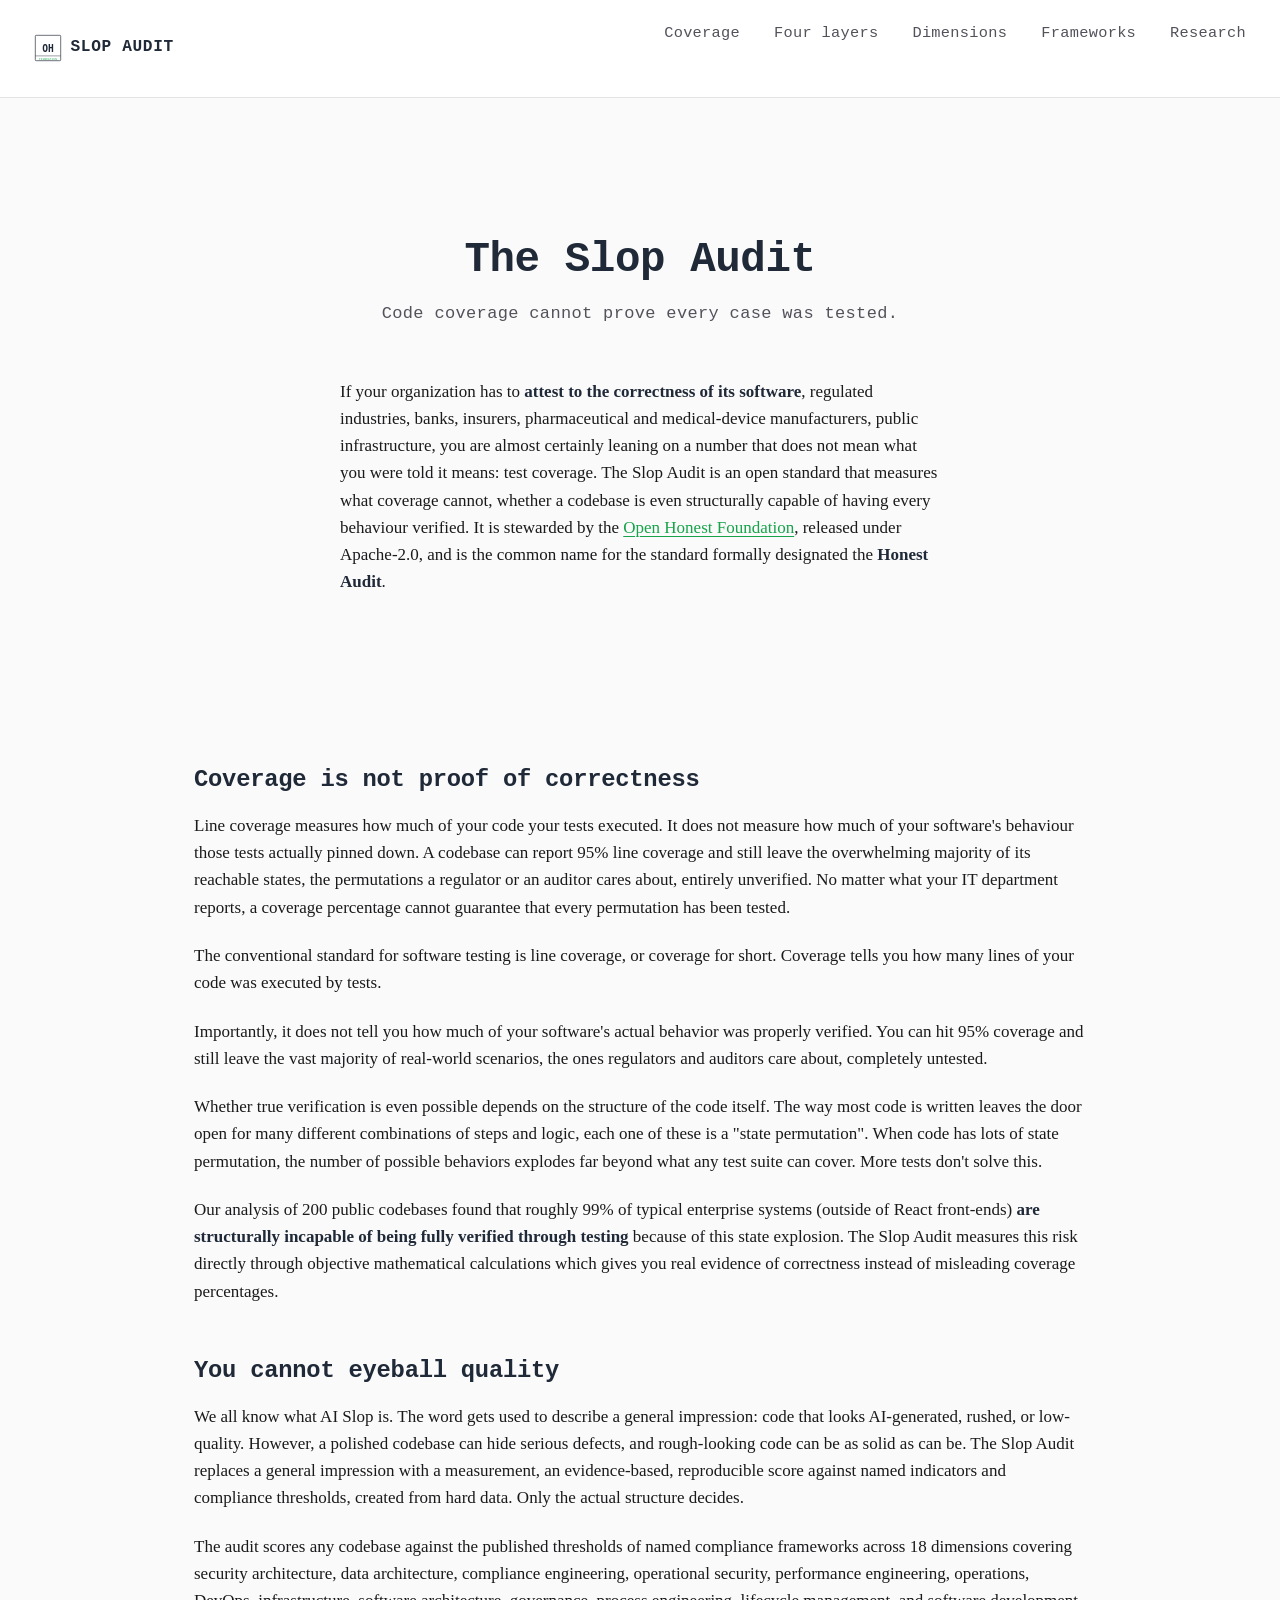
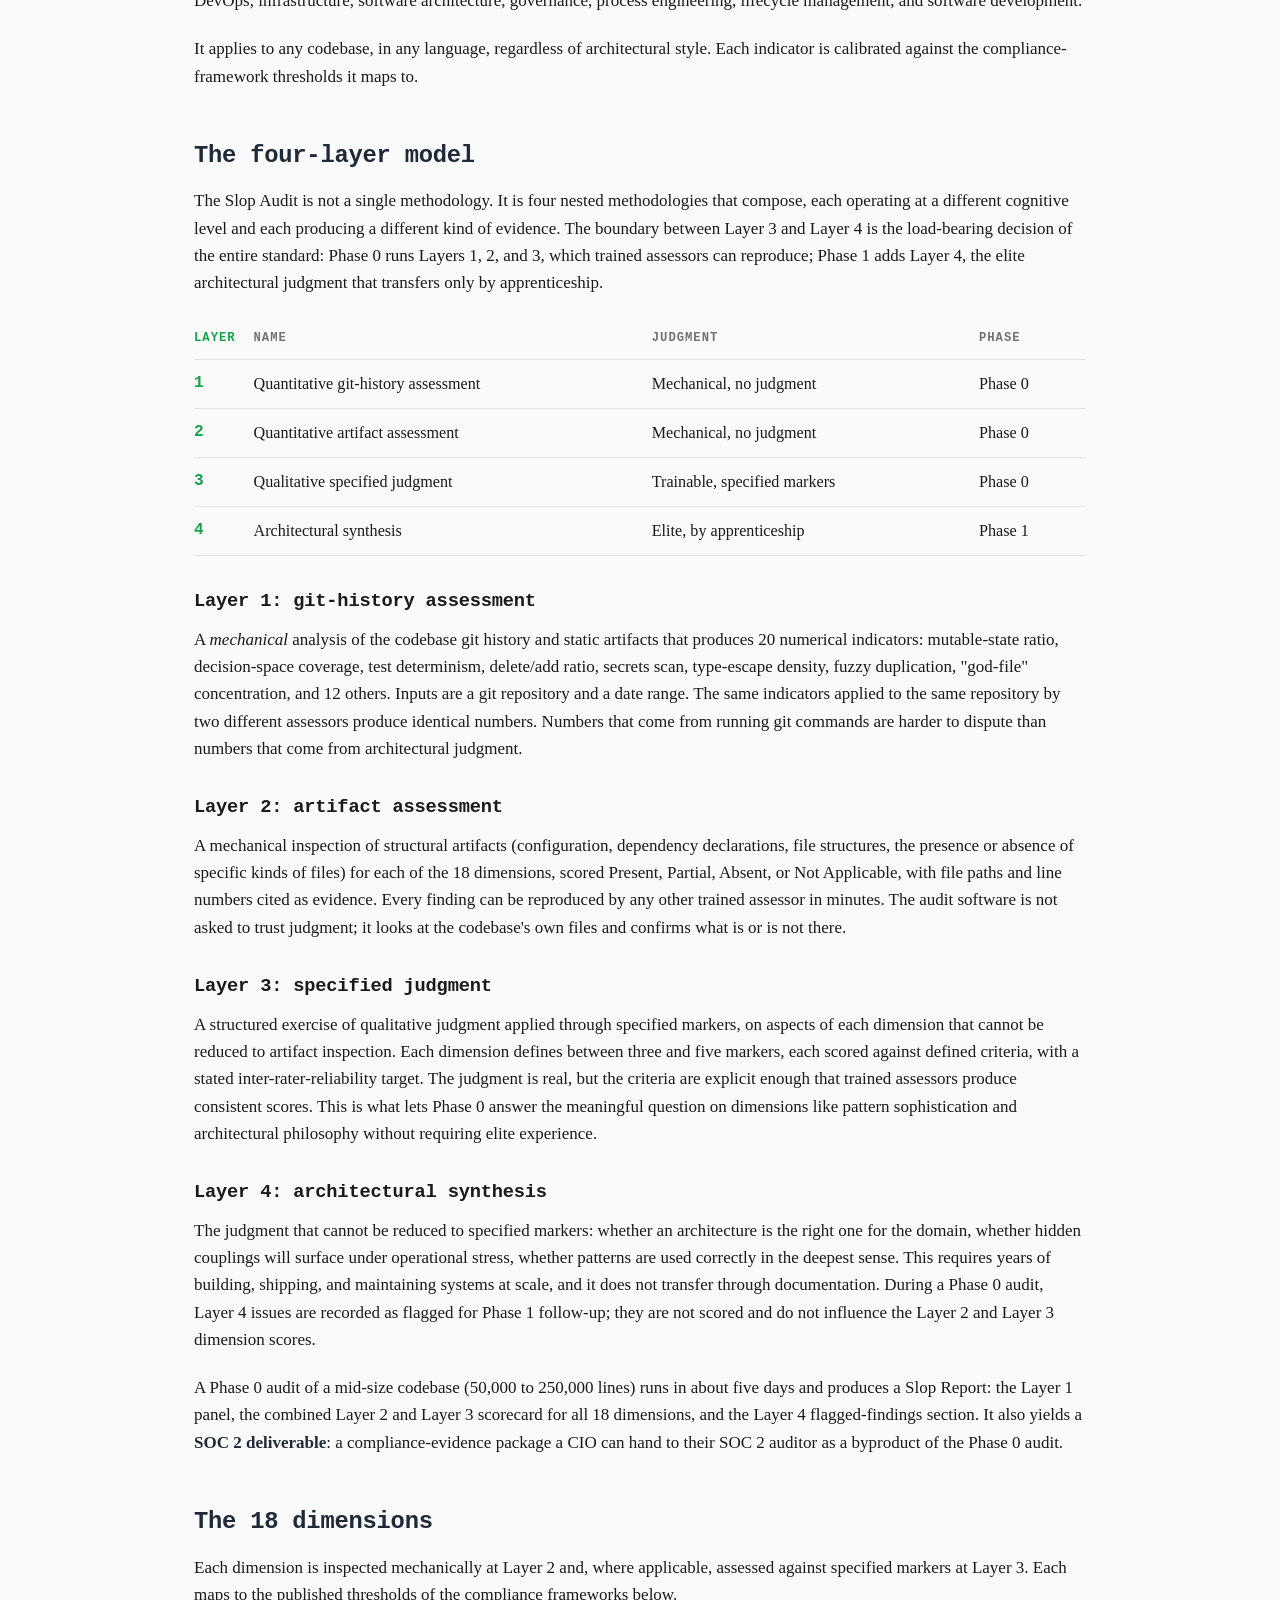
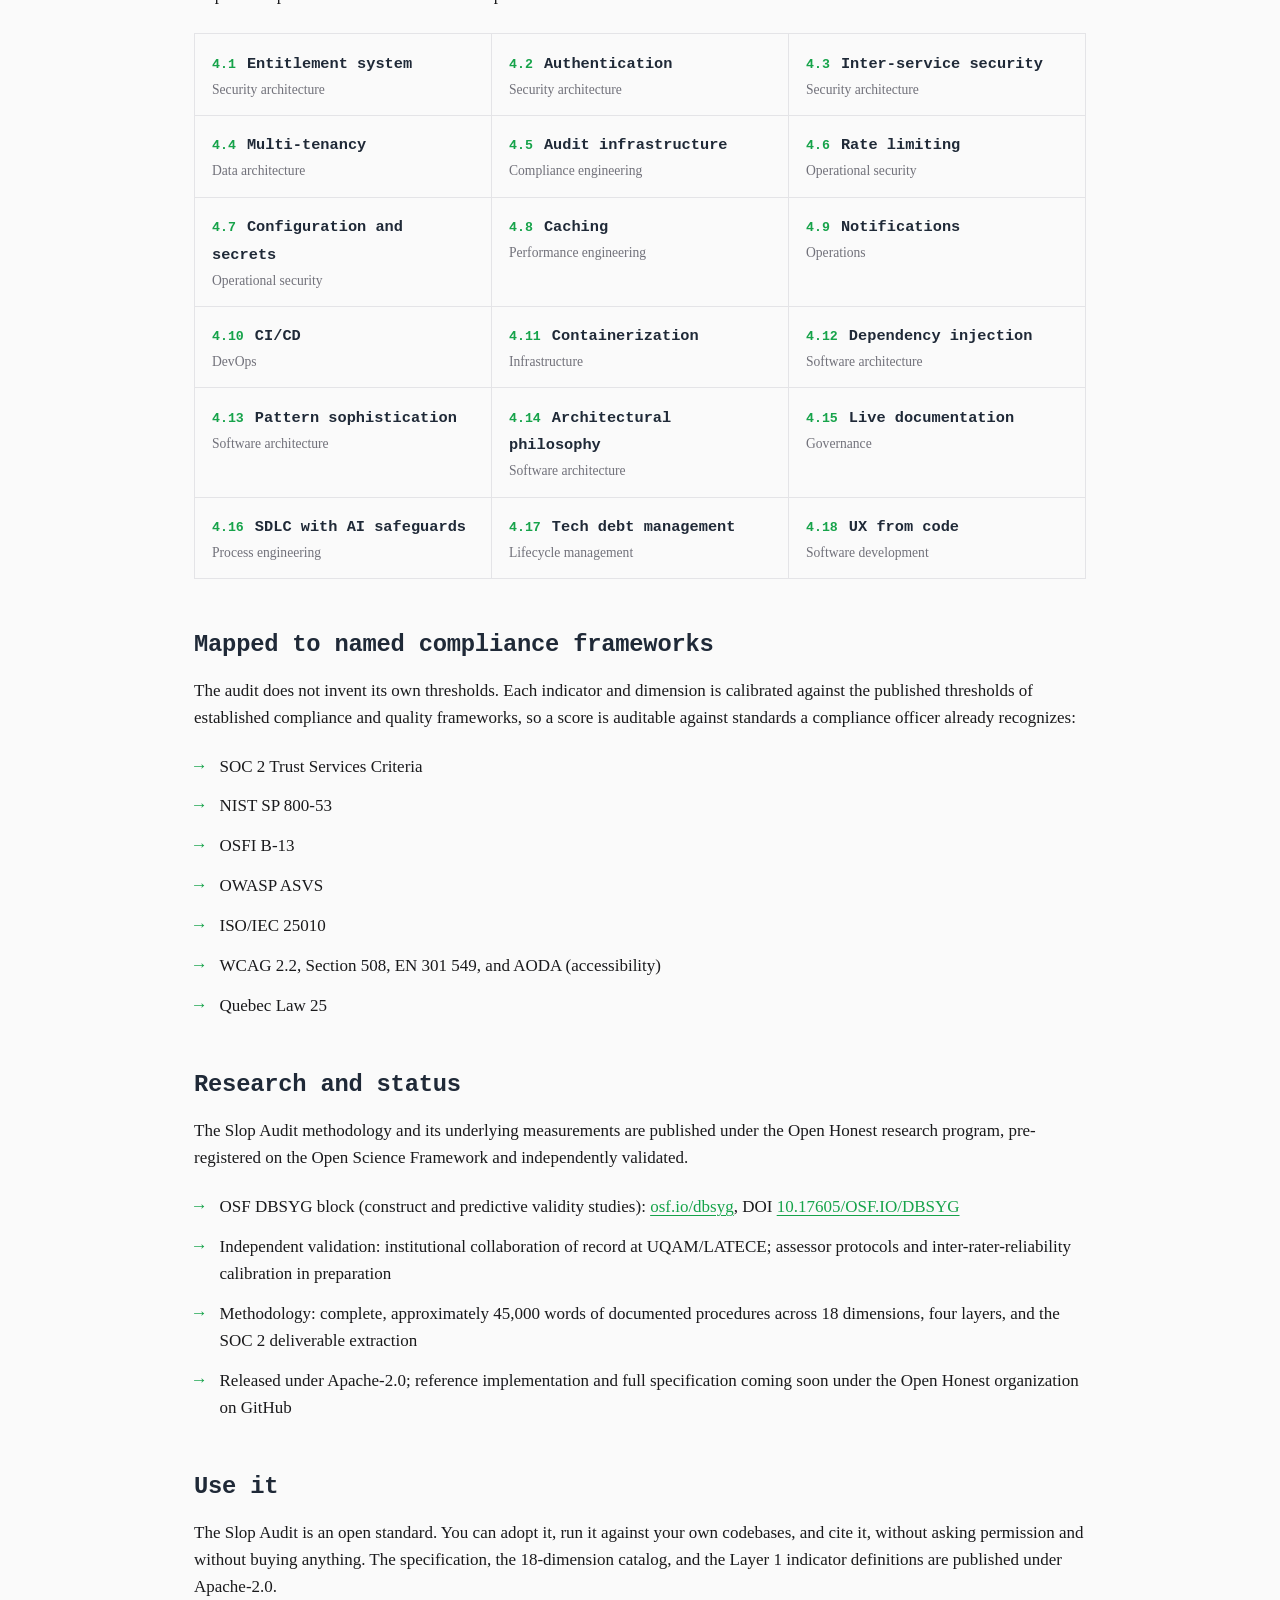
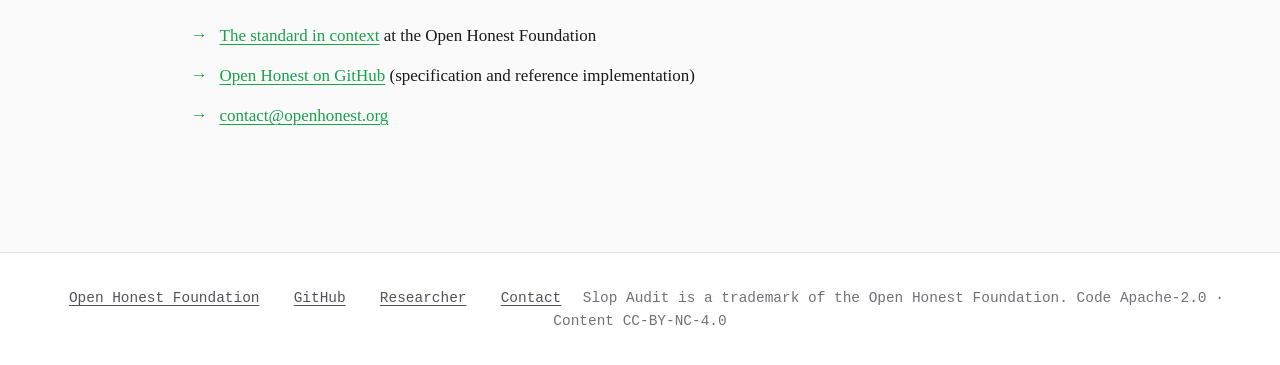
==== public/index.html @ 65caf463 "slopaudit.org: Slop Audit standard site" ====
<!DOCTYPE html>
<html lang="en">
<head>
  <meta charset="UTF-8">
  <meta name="viewport" content="width=device-width, initial-scale=1.0">
  <title>Slop Audit: an open standard for measuring software quality</title>
  <meta name="description" content="Code coverage cannot prove every permutation was tested. The Slop Audit is an open standard that measures whether a codebase is structurally capable of exhaustive behavioural verification, essential for any organization that must attest to software correctness: banks, insurers, pharma, regulated industries. Stewarded by the Open Honest Foundation.">
  <meta name="author" content="Adam Zachary Wasserman">
  <meta name="robots" content="index, follow">
  <link rel="canonical" href="https://slopaudit.org">
  <link rel="stylesheet" href="style.css">
  <link rel="icon" type="image/svg+xml" href="img/seal.svg">

  <meta property="og:type" content="website">
  <meta property="og:title" content="Slop Audit: an open standard for measuring software quality">
  <meta property="og:description" content="Code coverage cannot prove every case was tested. The Slop Audit measures whether a codebase is structurally capable of exhaustive behavioural verification.">
  <meta property="og:url" content="https://slopaudit.org">
  <meta property="og:site_name" content="Slop Audit">
  <meta name="twitter:card" content="summary_large_image">
  <meta name="twitter:title" content="Slop Audit: an open standard for measuring software quality">
  <meta name="twitter:description" content="Code coverage cannot prove every case was tested. The Slop Audit measures whether a codebase can be exhaustively verified at all.">

  <script type="application/ld+json">
  {
    "@context": "https://schema.org",
    "@graph": [
      {
        "@type": "WebSite",
        "@id": "https://slopaudit.org/#website",
        "url": "https://slopaudit.org",
        "name": "Slop Audit",
        "publisher": { "@id": "https://openhonest.org/#org" }
      },
      {
        "@type": "Organization",
        "@id": "https://openhonest.org/#org",
        "name": "Open Honest Foundation",
        "url": "https://openhonest.org"
      },
      {
        "@type": "CreativeWork",
        "name": "Slop Audit",
        "alternateName": "Honest Audit",
        "author": { "@type": "Person", "name": "Adam Zachary Wasserman", "url": "https://adamzacharywasserman.com" },
        "publisher": { "@id": "https://openhonest.org/#org" },
        "license": "https://www.apache.org/licenses/LICENSE-2.0",
        "description": "An open standard for measuring software quality: an evidence-based, reproducible score of any codebase against the published thresholds of named compliance frameworks, across 18 dimensions and four layers.",
        "about": ["Software quality measurement", "AI-assisted software development", "Compliance engineering", "Software architecture"]
      }
    ]
  }
  </script>
</head>
<body>
  <nav>
    <a href="/" class="seal">
      <img src="img/seal.svg" alt="Open Honest Foundation Seal">
      <span>SLOP AUDIT</span>
    </a>
    <ul>
      <li><a href="#coverage">Coverage</a></li>
      <li><a href="#layers">Four layers</a></li>
      <li><a href="#dimensions">Dimensions</a></li>
      <li><a href="#frameworks">Frameworks</a></li>
      <li><a href="#research">Research</a></li>
    </ul>
  </nav>

  <main class="wide">

    <section class="landing-hero">
      <h1>The Slop Audit</h1>
      <p class="tagline">Code coverage cannot prove every case was tested.</p>
      <div class="landing-paragraphs">
        <p>If your organization has to <strong>attest to the correctness of its software</strong>, regulated industries, banks, insurers, pharmaceutical and medical-device manufacturers, public infrastructure, you are almost certainly leaning on a number that does not mean what you were told it means: test coverage. The Slop Audit is an open standard that measures what coverage cannot, whether a codebase is even structurally capable of having every behaviour verified. It is stewarded by the <a href="https://openhonest.org">Open Honest Foundation</a>, released under Apache-2.0, and is the common name for the standard formally designated the <strong>Honest Audit</strong>.</p>
      </div>
    </section>

    <h2 id="coverage">Coverage is not proof of correctness</h2>
    <p>Line coverage measures how much of your code your tests executed. It does not measure how much of your software's behaviour those tests actually pinned down. A codebase can report 95% line coverage and still leave the overwhelming majority of its reachable states, the permutations a regulator or an auditor cares about, entirely unverified. No matter what your IT department reports, a coverage percentage cannot guarantee that every permutation has been tested.</p>
    <p>The conventional standard for software testing is line coverage, or coverage for short. Coverage tells you how many lines of your code was executed by tests.</p>
    <p>Importantly, it does not tell you how much of your software's actual behavior was properly verified. You can hit 95% coverage and still leave the vast majority of real-world scenarios, the ones regulators and auditors care about, completely untested.</p>
    <p>Whether true verification is even possible depends on the structure of the code itself. The way most code is written leaves the door open for many different combinations of steps and logic, each one of these is a "state permutation". When code has lots of state permutation, the number of possible behaviors explodes far beyond what any test suite can cover. More tests don't solve this.</p>
    <p>Our analysis of 200 public codebases found that roughly 99% of typical enterprise systems (outside of React front-ends) <strong>are structurally incapable of being fully verified through testing</strong> because of this state explosion. The Slop Audit measures this risk directly through objective mathematical calculations which gives you real evidence of correctness instead of misleading coverage percentages.</p>

    <h2 id="what">You cannot eyeball quality</h2>
    <p>We all know what AI Slop is. The word gets used to describe a general impression: code that looks AI-generated, rushed, or low-quality. However, a polished codebase can hide serious defects, and rough-looking code can be as solid as can be. The Slop Audit replaces a general impression with a measurement, an evidence-based, reproducible score against named indicators and compliance thresholds, created from hard data. Only the actual structure decides.</p>
    <p>The audit scores any codebase against the published thresholds of named compliance frameworks across 18 dimensions covering security architecture, data architecture, compliance engineering, operational security, performance engineering, operations, DevOps, infrastructure, software architecture, governance, process engineering, lifecycle management, and software development.</p>
    <p>It applies to any codebase, in any language, regardless of architectural style. Each indicator is calibrated against the compliance-framework thresholds it maps to.</p>

    <h2 id="layers">The four-layer model</h2>
    <p>The Slop Audit is not a single methodology. It is four nested methodologies that compose, each operating at a different cognitive level and each producing a different kind of evidence. The boundary between Layer 3 and Layer 4 is the load-bearing decision of the entire standard: Phase 0 runs Layers 1, 2, and 3, which trained assessors can reproduce; Phase 1 adds Layer 4, the elite architectural judgment that transfers only by apprenticeship.</p>

    <table>
      <thead>
        <tr><th>Layer</th><th>Name</th><th>Judgment</th><th>Phase</th></tr>
      </thead>
      <tbody>
        <tr><td>1</td><td>Quantitative git-history assessment</td><td>Mechanical, no judgment</td><td>Phase 0</td></tr>
        <tr><td>2</td><td>Quantitative artifact assessment</td><td>Mechanical, no judgment</td><td>Phase 0</td></tr>
        <tr><td>3</td><td>Qualitative specified judgment</td><td>Trainable, specified markers</td><td>Phase 0</td></tr>
        <tr><td>4</td><td>Architectural synthesis</td><td>Elite, by apprenticeship</td><td>Phase 1</td></tr>
      </tbody>
    </table>

    <h3>Layer 1: git-history assessment</h3>
    <p>A <em>mechanical</em> analysis of the codebase git history and static artifacts that produces 20 numerical indicators: mutable-state ratio, decision-space coverage, test determinism, delete/add ratio, secrets scan, type-escape density, fuzzy duplication, "god-file" concentration, and 12 others. Inputs are a git repository and a date range. The same indicators applied to the same repository by two different assessors produce identical numbers. Numbers that come from running git commands are harder to dispute than numbers that come from architectural judgment.</p>

    <h3>Layer 2: artifact assessment</h3>
    <p>A mechanical inspection of structural artifacts (configuration, dependency declarations, file structures, the presence or absence of specific kinds of files) for each of the 18 dimensions, scored Present, Partial, Absent, or Not Applicable, with file paths and line numbers cited as evidence. Every finding can be reproduced by any other trained assessor in minutes. The audit software is not asked to trust judgment; it looks at the codebase's own files and confirms what is or is not there.</p>

    <h3>Layer 3: specified judgment</h3>
    <p>A structured exercise of qualitative judgment applied through specified markers, on aspects of each dimension that cannot be reduced to artifact inspection. Each dimension defines between three and five markers, each scored against defined criteria, with a stated inter-rater-reliability target. The judgment is real, but the criteria are explicit enough that trained assessors produce consistent scores. This is what lets Phase 0 answer the meaningful question on dimensions like pattern sophistication and architectural philosophy without requiring elite experience.</p>

    <h3>Layer 4: architectural synthesis</h3>
    <p>The judgment that cannot be reduced to specified markers: whether an architecture is the right one for the domain, whether hidden couplings will surface under operational stress, whether patterns are used correctly in the deepest sense. This requires years of building, shipping, and maintaining systems at scale, and it does not transfer through documentation. During a Phase 0 audit, Layer 4 issues are recorded as flagged for Phase 1 follow-up; they are not scored and do not influence the Layer 2 and Layer 3 dimension scores.</p>

    <p>A Phase 0 audit of a mid-size codebase (50,000 to 250,000 lines) runs in about five days and produces a Slop Report: the Layer 1 panel, the combined Layer 2 and Layer 3 scorecard for all 18 dimensions, and the Layer 4 flagged-findings section. It also yields a <strong>SOC 2 deliverable</strong>: a compliance-evidence package a CIO can hand to their SOC 2 auditor as a byproduct of the Phase 0 audit.</p>

    <h2 id="dimensions">The 18 dimensions</h2>
    <p>Each dimension is inspected mechanically at Layer 2 and, where applicable, assessed against specified markers at Layer 3. Each maps to the published thresholds of the compliance frameworks below.</p>

    <div class="dim-grid">
      <div class="dim"><span class="num">4.1</span> <span class="name">Entitlement system</span><span class="cat">Security architecture</span></div>
      <div class="dim"><span class="num">4.2</span> <span class="name">Authentication</span><span class="cat">Security architecture</span></div>
      <div class="dim"><span class="num">4.3</span> <span class="name">Inter-service security</span><span class="cat">Security architecture</span></div>
      <div class="dim"><span class="num">4.4</span> <span class="name">Multi-tenancy</span><span class="cat">Data architecture</span></div>
      <div class="dim"><span class="num">4.5</span> <span class="name">Audit infrastructure</span><span class="cat">Compliance engineering</span></div>
      <div class="dim"><span class="num">4.6</span> <span class="name">Rate limiting</span><span class="cat">Operational security</span></div>
      <div class="dim"><span class="num">4.7</span> <span class="name">Configuration and secrets</span><span class="cat">Operational security</span></div>
      <div class="dim"><span class="num">4.8</span> <span class="name">Caching</span><span class="cat">Performance engineering</span></div>
      <div class="dim"><span class="num">4.9</span> <span class="name">Notifications</span><span class="cat">Operations</span></div>
      <div class="dim"><span class="num">4.10</span> <span class="name">CI/CD</span><span class="cat">DevOps</span></div>
      <div class="dim"><span class="num">4.11</span> <span class="name">Containerization</span><span class="cat">Infrastructure</span></div>
      <div class="dim"><span class="num">4.12</span> <span class="name">Dependency injection</span><span class="cat">Software architecture</span></div>
      <div class="dim"><span class="num">4.13</span> <span class="name">Pattern sophistication</span><span class="cat">Software architecture</span></div>
      <div class="dim"><span class="num">4.14</span> <span class="name">Architectural philosophy</span><span class="cat">Software architecture</span></div>
      <div class="dim"><span class="num">4.15</span> <span class="name">Live documentation</span><span class="cat">Governance</span></div>
      <div class="dim"><span class="num">4.16</span> <span class="name">SDLC with AI safeguards</span><span class="cat">Process engineering</span></div>
      <div class="dim"><span class="num">4.17</span> <span class="name">Tech debt management</span><span class="cat">Lifecycle management</span></div>
      <div class="dim"><span class="num">4.18</span> <span class="name">UX from code</span><span class="cat">Software development</span></div>
    </div>

    <h2 id="frameworks">Mapped to named compliance frameworks</h2>
    <p>The audit does not invent its own thresholds. Each indicator and dimension is calibrated against the published thresholds of established compliance and quality frameworks, so a score is auditable against standards a compliance officer already recognizes:</p>
    <ul class="status-list">
      <li>SOC 2 Trust Services Criteria</li>
      <li>NIST SP 800-53</li>
      <li>OSFI B-13</li>
      <li>OWASP ASVS</li>
      <li>ISO/IEC 25010</li>
      <li>WCAG 2.2, Section 508, EN 301 549, and AODA (accessibility)</li>
      <li>Quebec Law 25</li>
    </ul>

    <h2 id="research">Research and status</h2>
    <p>The Slop Audit methodology and its underlying measurements are published under the Open Honest research program, pre-registered on the Open Science Framework and independently validated.</p>
    <ul class="status-list">
      <li>OSF DBSYG block (construct and predictive validity studies): <a href="https://osf.io/dbsyg/">osf.io/dbsyg</a>, DOI <a href="https://doi.org/10.17605/OSF.IO/DBSYG">10.17605/OSF.IO/DBSYG</a></li>
      <li>Independent validation: institutional collaboration of record at UQAM/LATECE; assessor protocols and inter-rater-reliability calibration in preparation</li>
      <li>Methodology: complete, approximately 45,000 words of documented procedures across 18 dimensions, four layers, and the SOC 2 deliverable extraction</li>
      <li>Released under Apache-2.0; reference implementation and full specification coming soon under the Open Honest organization on GitHub</li>
    </ul>

    <h2>Use it</h2>
    <p>The Slop Audit is an open standard. You can adopt it, run it against your own codebases, and cite it, without asking permission and without buying anything. The specification, the 18-dimension catalog, and the Layer 1 indicator definitions are published under Apache-2.0.</p>
    <ul class="status-list">
      <li><a href="https://openhonest.org/frameworks.html">The standard in context</a> at the Open Honest Foundation</li>
      <li><a href="https://github.com/openhonest">Open Honest on GitHub</a> (specification and reference implementation)</li>
      <li><a href="mailto:contact@openhonest.org">contact@openhonest.org</a></li>
    </ul>

  </main>

  <footer>
    <a href="https://openhonest.org">Open Honest Foundation</a>
    <a href="https://github.com/openhonest">GitHub</a>
    <a href="https://adamzacharywasserman.com">Researcher</a>
    <a href="mailto:contact@openhonest.org">Contact</a>
    <span>Slop Audit is a trademark of the Open Honest Foundation. Code Apache-2.0 · Content CC-BY-NC-4.0</span>
  </footer>
</body>
</html>
---- public/style.css ----
/* openhonest.org — light-theme institutional sibling of the Honest family */

@font-face {
  font-family: 'Literata Fallback';
  src: local('Georgia'), local('Times New Roman');
  size-adjust: 103%;
  ascent-override: 95%;
  descent-override: 25%;
  line-gap-override: 0%;
}

@font-face {
  font-family: 'JetBrains Mono Fallback';
  src: local('Menlo'), local('Courier New');
  size-adjust: 95%;
  ascent-override: 100%;
  descent-override: 25%;
  line-gap-override: 0%;
}

:root {
  /* Background and surface */
  --bg: #fafafa;
  --surface: #ffffff;
  --surface-alt: #f4f4f5;
  --border: #e4e4e7;

  /* Text */
  --text: #1a1a1c;
  --text-dim: #52525b;
  --text-muted: #71717a;

  /* Institutional accents */
  --institutional: #1f2937;
  --accent: #16a34a;
  --accent-dim: rgba(22, 163, 74, 0.12);

  /* Code blocks (inverted island within light theme) */
  --code-bg: #1a1a1c;
  --code-text: #e4e4e7;

  /* Typography */
  --serif: 'Literata', 'Literata Fallback', Georgia, serif;
  --mono: 'JetBrains Mono', 'JetBrains Mono Fallback', Menlo, monospace;

  /* Layout */
  --content-max: 720px;
  --wide-max: 960px;
}

* {
  box-sizing: border-box;
  margin: 0;
  padding: 0;
}

html {
  font-size: 17px;
  scroll-behavior: smooth;
}

body {
  background: var(--bg);
  color: var(--text);
  font-family: var(--serif);
  line-height: 1.6;
  min-height: 100vh;
  display: flex;
  flex-direction: column;
}

/* Navigation */
nav {
  background: var(--surface);
  border-bottom: 1px solid var(--border);
  padding: 1.25rem 2rem;
  display: flex;
  align-items: center;
  justify-content: space-between;
  position: sticky;
  top: 0;
  z-index: 10;
  backdrop-filter: blur(8px);
}

.seal {
  display: inline-flex;
  align-items: center;
  gap: 0.5rem;
  font-family: var(--mono);
  font-weight: 700;
  font-size: 0.95rem;
  letter-spacing: 0.04em;
  color: var(--institutional);
  text-decoration: none;
}

.seal img {
  height: 28px;
  width: 28px;
}

nav ul {
  list-style: none;
  display: flex;
  gap: 2rem;
  font-family: var(--mono);
  font-size: 0.9rem;
}

nav a {
  color: var(--text-dim);
  text-decoration: none;
  transition: color 0.15s;
  letter-spacing: 0.02em;
}

nav a:hover, nav a.active {
  color: var(--accent);
}

/* Main content */
main {
  flex: 1;
  padding: 4rem 2rem 6rem;
  max-width: var(--content-max);
  margin: 0 auto;
  width: 100%;
}

main.wide {
  max-width: var(--wide-max);
}

/* Headings */
h1, h2, h3, h4, h5, h6 {
  font-family: var(--mono);
  font-weight: 700;
  letter-spacing: -0.01em;
  color: var(--institutional);
  line-height: 1.25;
}

h1 {
  font-size: 2rem;
  margin-bottom: 1.5rem;
}

h2 {
  font-size: 1.4rem;
  margin-top: 3rem;
  margin-bottom: 1rem;
}

h3 {
  font-size: 1.1rem;
  margin-top: 2rem;
  margin-bottom: 0.75rem;
  color: var(--text);
}

/* Body text */
p {
  margin-bottom: 1.25rem;
}

ul, ol {
  margin-bottom: 1.25rem;
  padding-left: 1.5rem;
}

li {
  margin-bottom: 0.5rem;
}

a {
  color: var(--accent);
  text-decoration: underline;
  text-decoration-thickness: 1px;
  text-underline-offset: 3px;
  transition: opacity 0.15s;
}

a:hover {
  opacity: 0.7;
}

strong {
  font-weight: 700;
  color: var(--institutional);
}

em {
  font-style: italic;
}

code {
  font-family: var(--mono);
  font-size: 0.9em;
  background: var(--surface-alt);
  padding: 0.1em 0.35em;
  border-radius: 3px;
}

pre {
  background: var(--code-bg);
  color: var(--code-text);
  padding: 1.25rem;
  border-radius: 6px;
  overflow-x: auto;
  margin-bottom: 1.5rem;
  font-size: 0.85em;
  line-height: 1.5;
}

pre code {
  background: none;
  padding: 0;
  color: inherit;
}

blockquote {
  border-left: 3px solid var(--accent);
  padding-left: 1.25rem;
  margin: 1.5rem 0;
  color: var(--text-dim);
  font-style: italic;
}

hr {
  border: none;
  border-top: 1px solid var(--border);
  margin: 3rem 0;
}

/* Landing page specific */
.landing-hero {
  text-align: center;
  padding: 4rem 0 3rem;
}

.landing-hero .seal-large {
  display: inline-block;
  margin-bottom: 2rem;
}

.landing-hero .seal-large img {
  height: 72px;
  width: 72px;
}

.landing-hero h1 {
  font-size: 2.5rem;
  margin-bottom: 0.75rem;
}

.landing-hero .tagline {
  font-family: var(--mono);
  color: var(--text-dim);
  font-size: 1rem;
  letter-spacing: 0.02em;
  margin-bottom: 3rem;
}

.landing-paragraphs {
  max-width: 600px;
  margin: 0 auto 4rem;
  text-align: left;
}

.path-grid {
  display: grid;
  grid-template-columns: repeat(3, 1fr);
  gap: 1.5rem;
  margin-top: 3rem;
}

.path-card {
  border: 1px solid var(--border);
  background: var(--surface);
  padding: 1.5rem;
  text-decoration: none;
  color: var(--text);
  transition: border-color 0.15s, transform 0.15s;
}

.path-card:hover {
  border-color: var(--accent);
  transform: translateY(-2px);
  opacity: 1;
}

.path-card .arrow {
  font-family: var(--mono);
  color: var(--accent);
  font-size: 1.2rem;
  margin-bottom: 0.5rem;
}

.path-card h3 {
  font-family: var(--mono);
  font-size: 1rem;
  margin: 0 0 0.5rem;
  color: var(--institutional);
}

.path-card p {
  font-size: 0.9rem;
  color: var(--text-dim);
  margin: 0;
  line-height: 1.5;
}

/* Document index (governance) */
.doc-index {
  list-style: none;
  padding: 0;
}

.doc-index li {
  border-bottom: 1px solid var(--border);
  padding: 1.5rem 0;
  margin-bottom: 0;
}

.doc-index li:last-child {
  border-bottom: none;
}

.doc-index .doc-title {
  font-family: var(--mono);
  font-size: 1.05rem;
  font-weight: 700;
  color: var(--institutional);
  text-decoration: none;
  display: block;
  margin-bottom: 0.5rem;
}

.doc-index .doc-title:hover {
  color: var(--accent);
  opacity: 1;
}

.doc-index .doc-desc {
  font-size: 0.95rem;
  color: var(--text-dim);
  line-height: 1.5;
  margin: 0;
}

/* Status page */
.status-meta {
  font-family: var(--mono);
  font-size: 0.85rem;
  color: var(--text-muted);
  margin-bottom: 3rem;
  padding: 0.75rem 1rem;
  background: var(--surface-alt);
  border-left: 3px solid var(--accent);
}

.status-section {
  margin-bottom: 3rem;
}

.status-list {
  list-style: none;
  padding: 0;
}

.status-list li {
  padding-left: 1.5rem;
  position: relative;
  margin-bottom: 0.75rem;
}

.status-list li::before {
  content: '→';
  font-family: var(--mono);
  color: var(--accent);
  position: absolute;
  left: 0;
  font-weight: 700;
}

/* Footer */
footer {
  border-top: 1px solid var(--border);
  padding: 2rem;
  background: var(--surface);
  font-family: var(--mono);
  font-size: 0.85rem;
  color: var(--text-muted);
  text-align: center;
}

footer a {
  color: var(--text-dim);
  margin: 0 0.75rem;
}

/* Governance document pages (formal styling) */
.gov-doc {
  font-family: var(--serif);
}

.gov-doc h2 {
  margin-top: 2.5rem;
  border-bottom: 1px solid var(--border);
  padding-bottom: 0.5rem;
}

.gov-doc h3 {
  font-family: var(--serif);
  font-weight: 700;
  color: var(--institutional);
  margin-top: 1.75rem;
}

/* Responsive */
@media (max-width: 720px) {
  html { font-size: 16px; }
  nav { padding: 1rem; }
  nav ul { gap: 1rem; font-size: 0.8rem; }
  main { padding: 2rem 1.25rem 4rem; }
  .path-grid { grid-template-columns: 1fr; }
  .landing-hero h1 { font-size: 2rem; }
}

/* ===== Slop Audit standard page additions ===== */

table {
  width: 100%;
  border-collapse: collapse;
  margin-bottom: 1.75rem;
  font-size: 0.95rem;
}

th, td {
  text-align: left;
  padding: 0.65rem 0.9rem 0.65rem 0;
  border-bottom: 1px solid var(--border);
  vertical-align: top;
}

th {
  font-family: var(--mono);
  font-size: 0.72rem;
  text-transform: uppercase;
  letter-spacing: 0.08em;
  color: var(--text-muted);
  font-weight: 700;
}

td:first-child, th:first-child {
  font-family: var(--mono);
  font-weight: 700;
  color: var(--accent);
  white-space: nowrap;
  width: 3.5rem;
}

.dim-grid {
  display: grid;
  grid-template-columns: repeat(3, 1fr);
  border-top: 1px solid var(--border);
  border-left: 1px solid var(--border);
  margin: 1.5rem 0 1.75rem;
}

.dim {
  padding: 0.85rem 1rem;
  border-bottom: 1px solid var(--border);
  border-right: 1px solid var(--border);
}

.dim .num {
  font-family: var(--mono);
  font-weight: 700;
  color: var(--accent);
  font-size: 0.78rem;
  margin-right: 0.4rem;
}

.dim .name {
  font-family: var(--mono);
  font-weight: 700;
  color: var(--institutional);
  font-size: 0.9rem;
}

.dim .cat {
  display: block;
  font-size: 0.8rem;
  color: var(--text-muted);
  margin-top: 0.15rem;
}

@media (max-width: 720px) {
  .dim-grid { grid-template-columns: 1fr; }
  td:first-child, th:first-child { width: auto; }
}
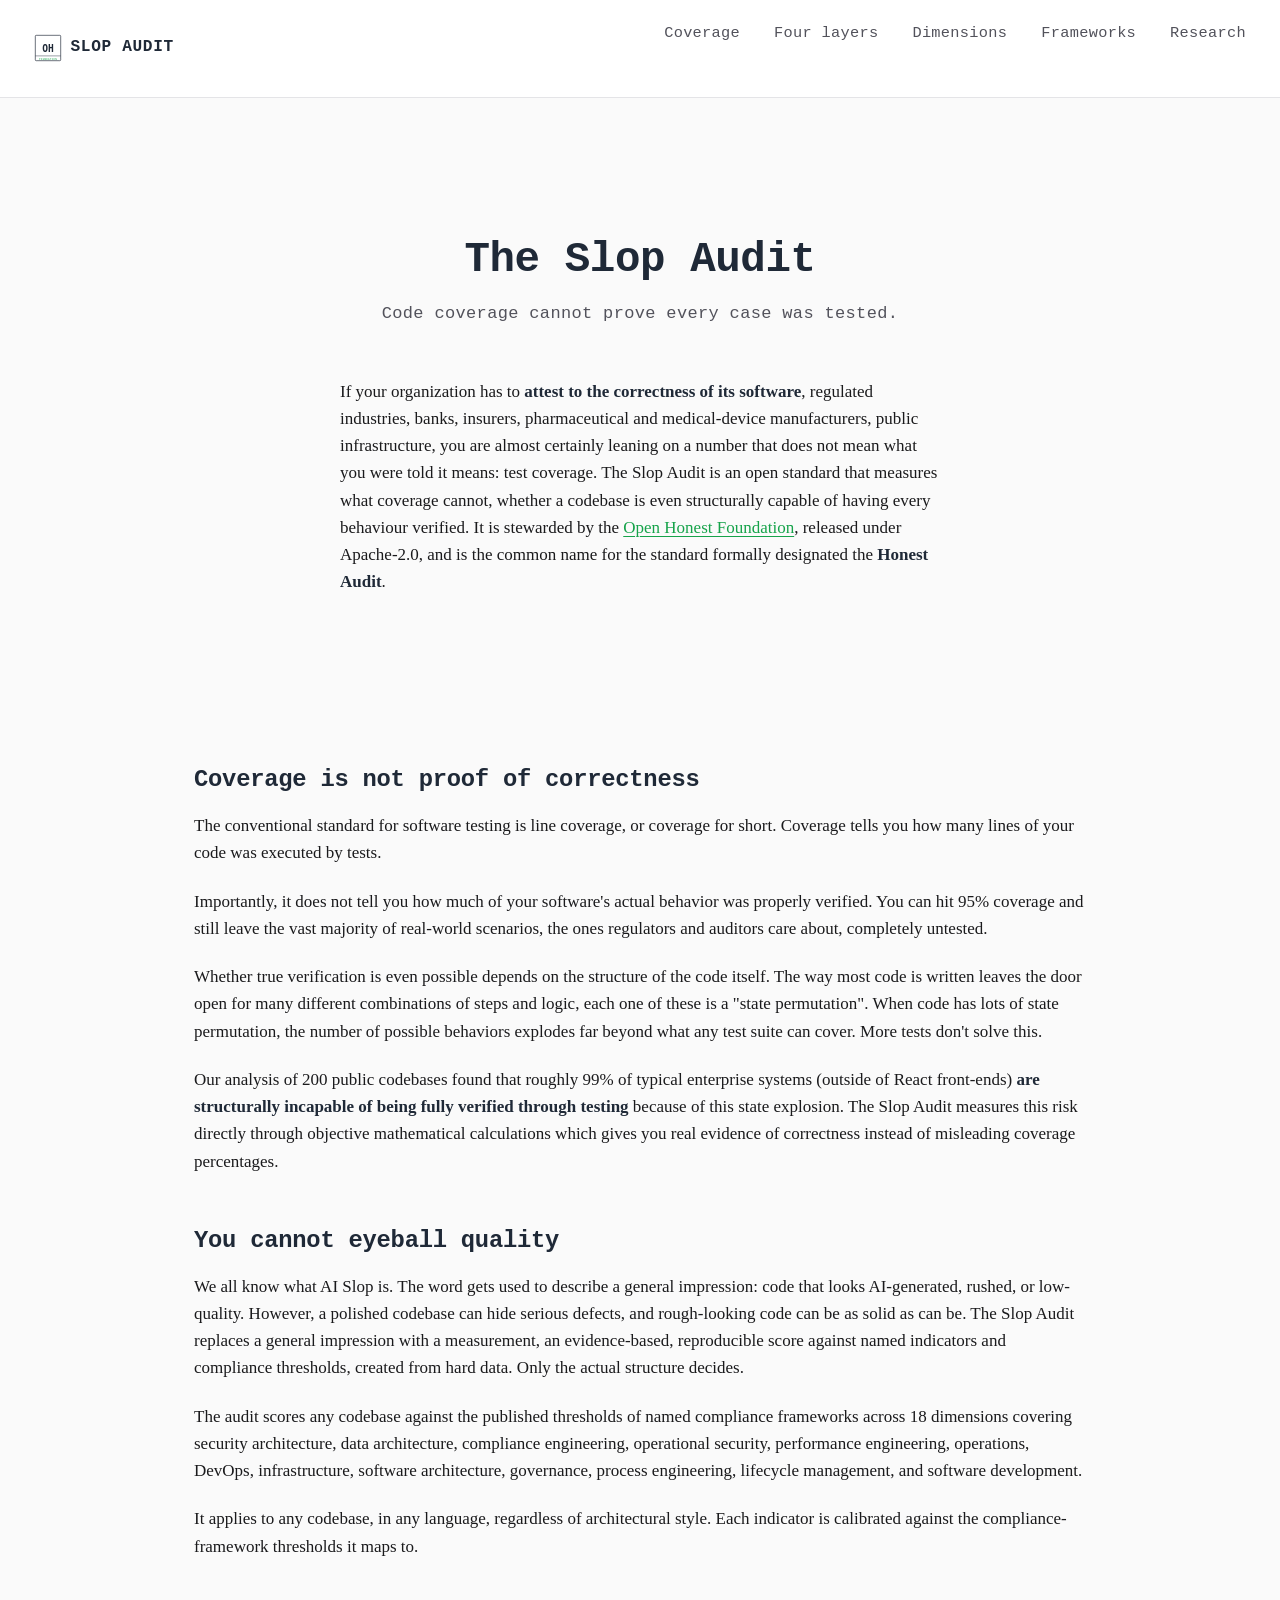
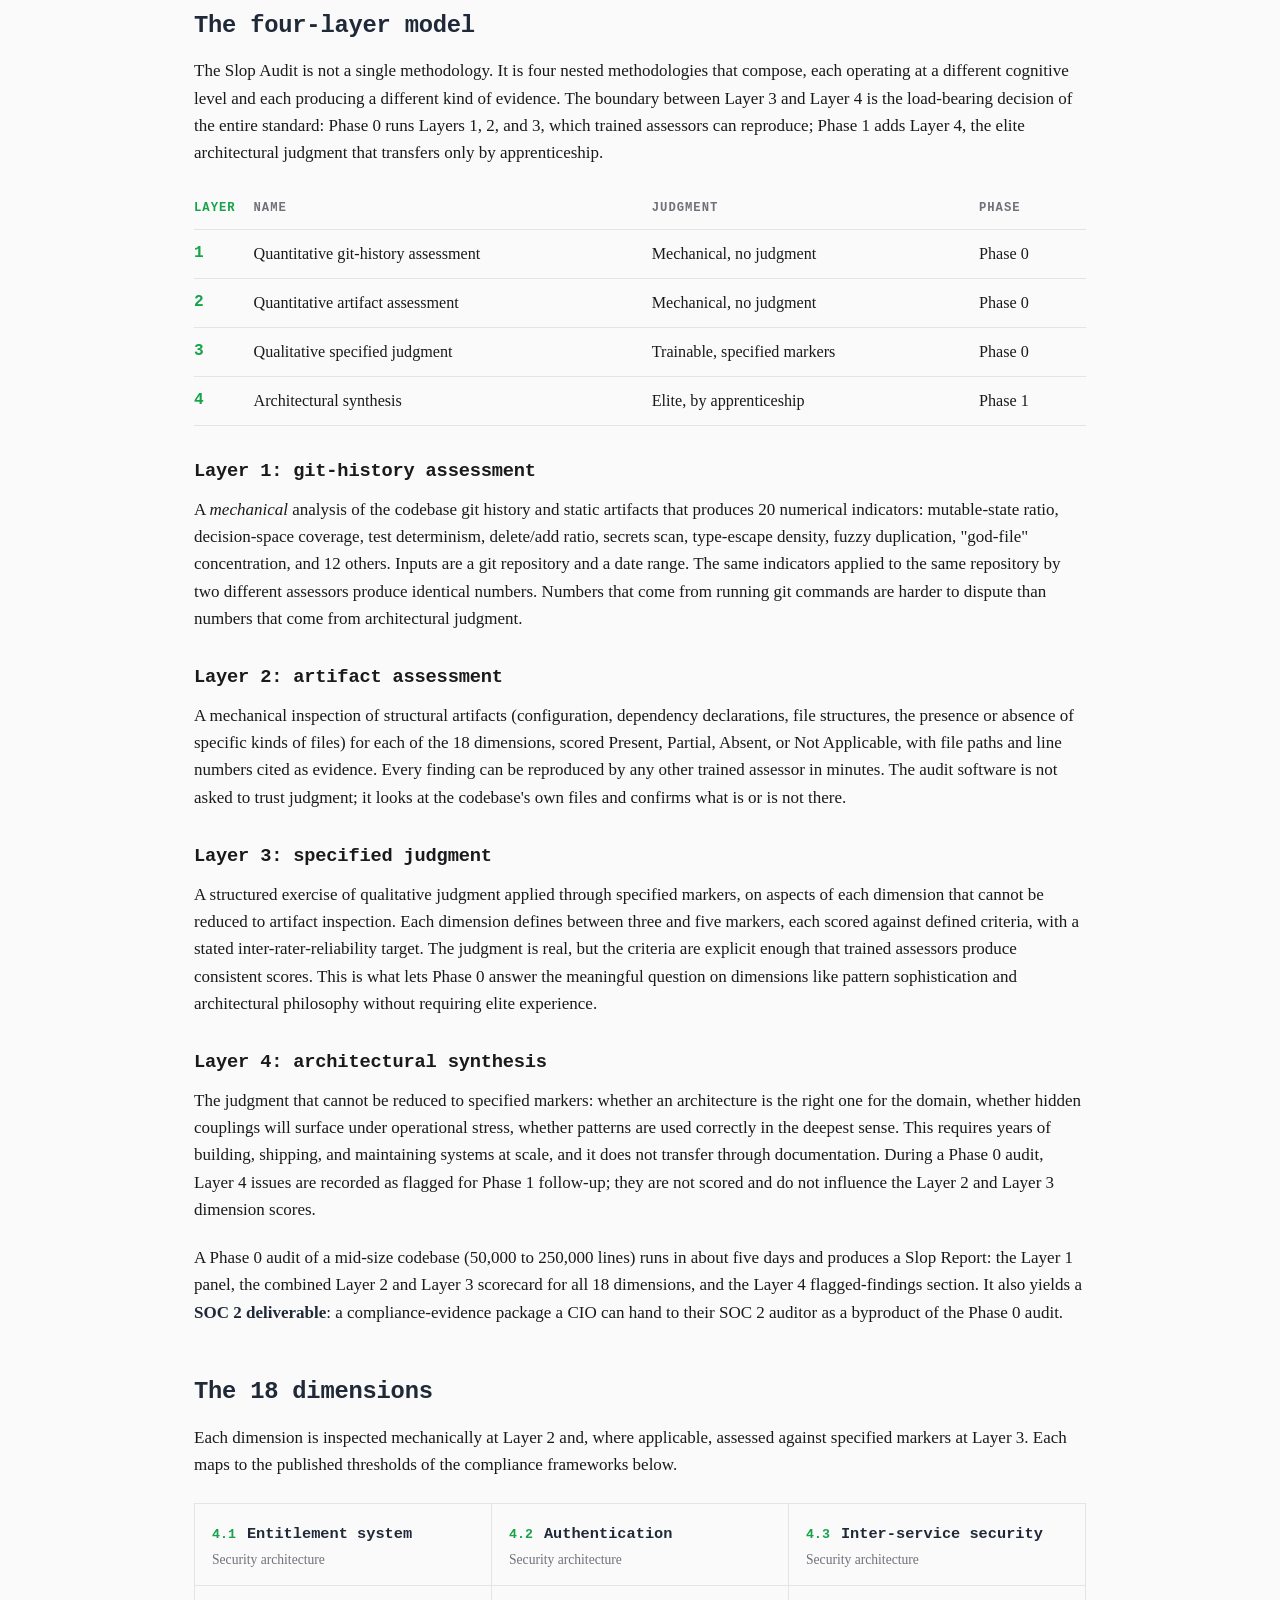
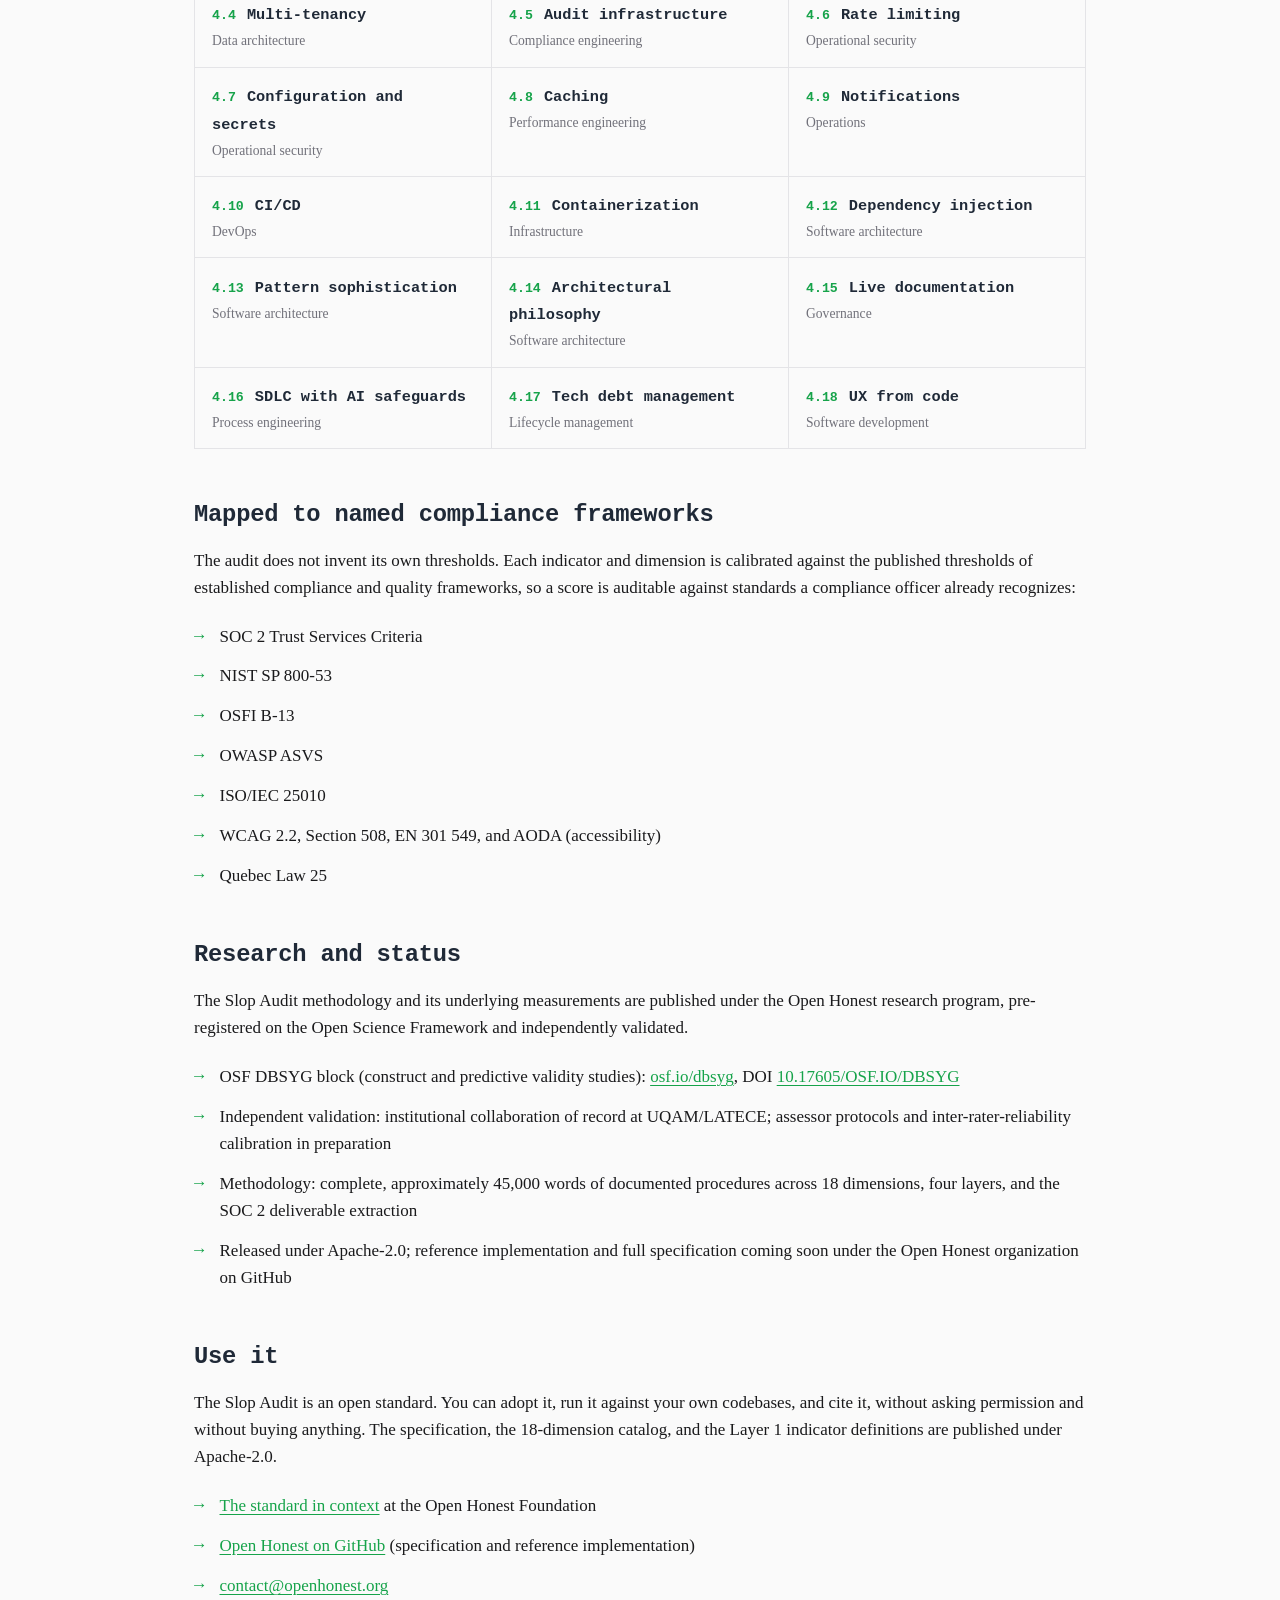
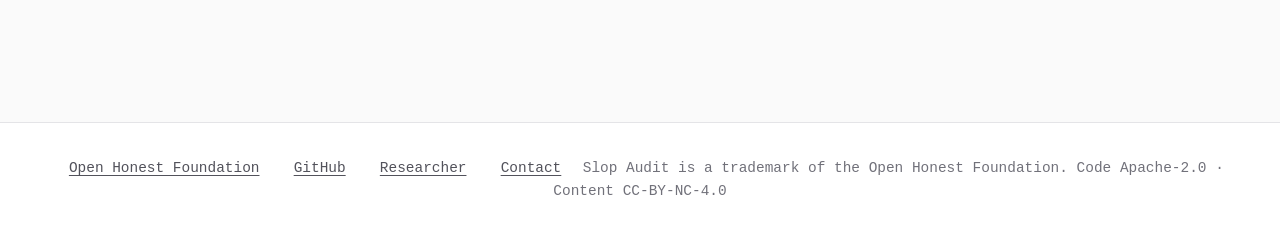
==== commit 0fe6d488: "Remove duplicated opening paragraph in Coverage section" ====
--- a/public/index.html
+++ b/public/index.html
@@ -77,7 +77,6 @@
     </section>
 
     <h2 id="coverage">Coverage is not proof of correctness</h2>
-    <p>Line coverage measures how much of your code your tests executed. It does not measure how much of your software's behaviour those tests actually pinned down. A codebase can report 95% line coverage and still leave the overwhelming majority of its reachable states, the permutations a regulator or an auditor cares about, entirely unverified. No matter what your IT department reports, a coverage percentage cannot guarantee that every permutation has been tested.</p>
     <p>The conventional standard for software testing is line coverage, or coverage for short. Coverage tells you how many lines of your code was executed by tests.</p>
     <p>Importantly, it does not tell you how much of your software's actual behavior was properly verified. You can hit 95% coverage and still leave the vast majority of real-world scenarios, the ones regulators and auditors care about, completely untested.</p>
     <p>Whether true verification is even possible depends on the structure of the code itself. The way most code is written leaves the door open for many different combinations of steps and logic, each one of these is a "state permutation". When code has lots of state permutation, the number of possible behaviors explodes far beyond what any test suite can cover. More tests don't solve this.</p>
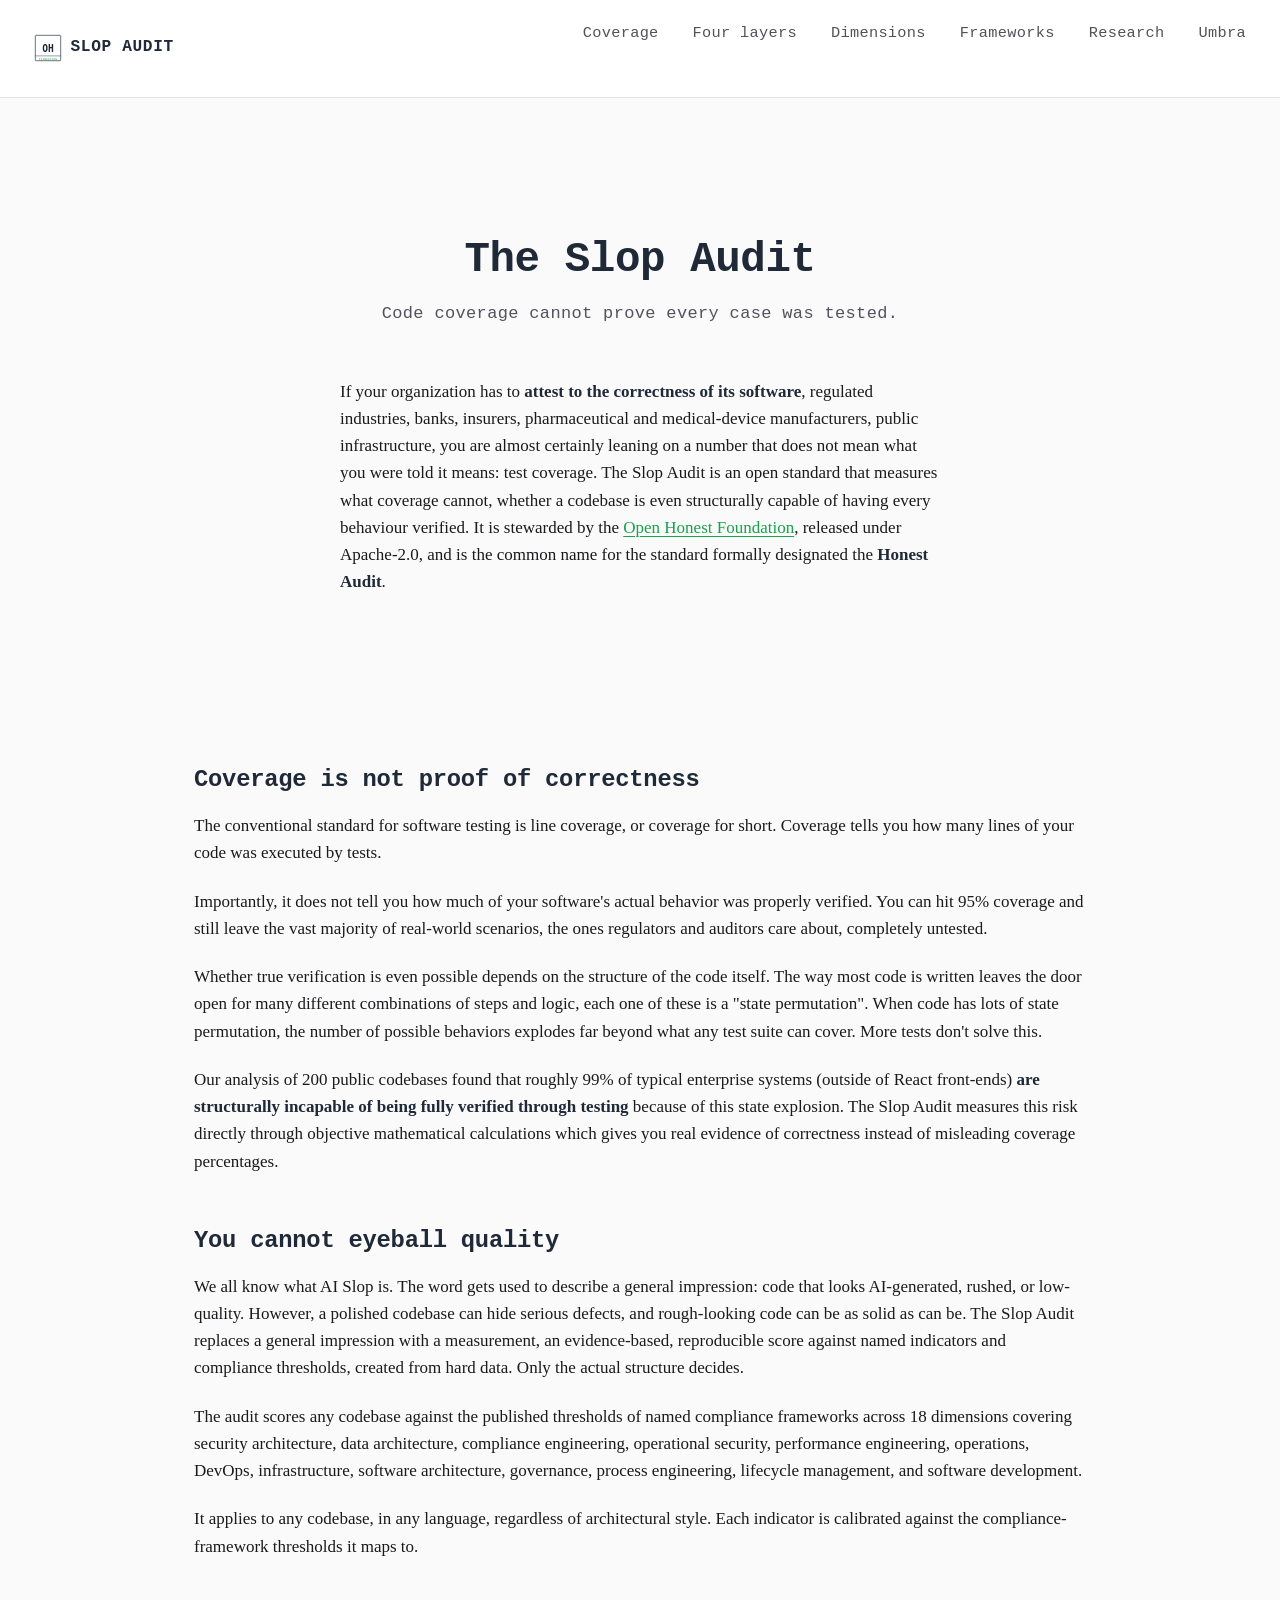
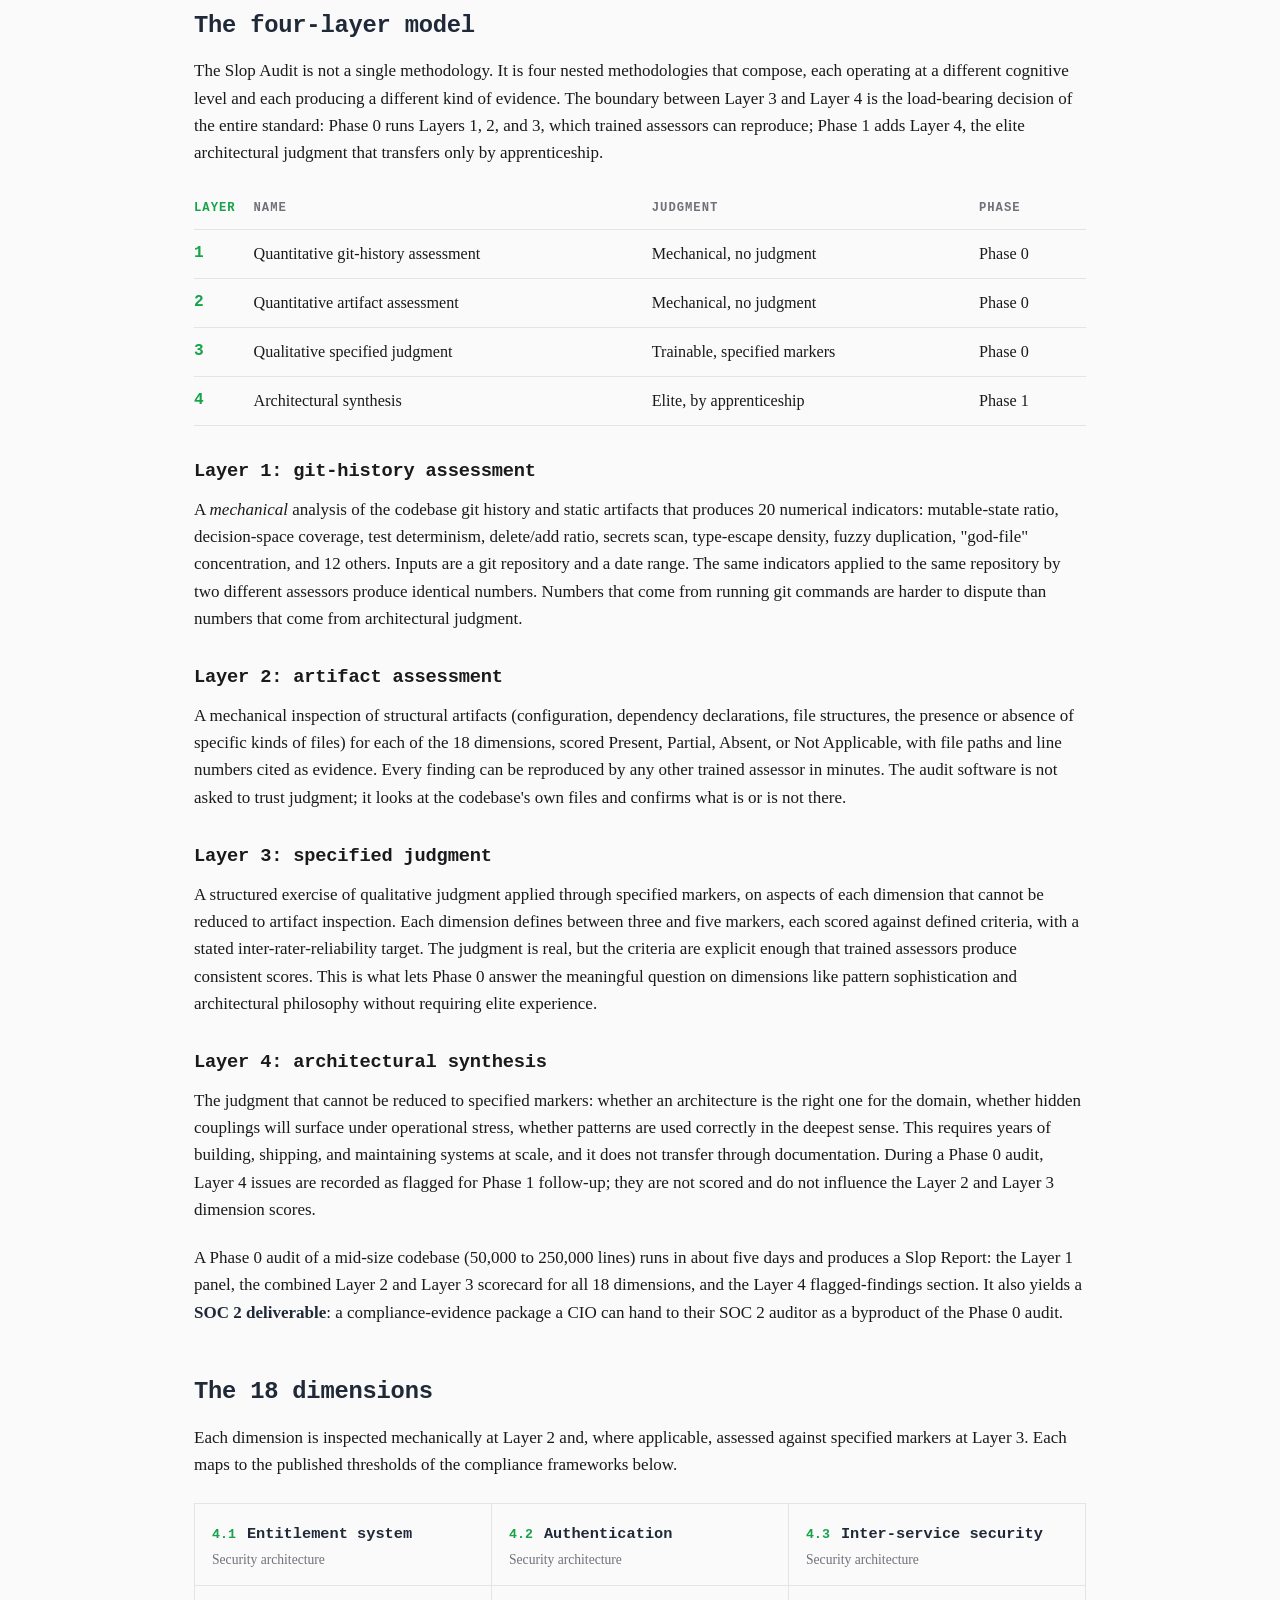
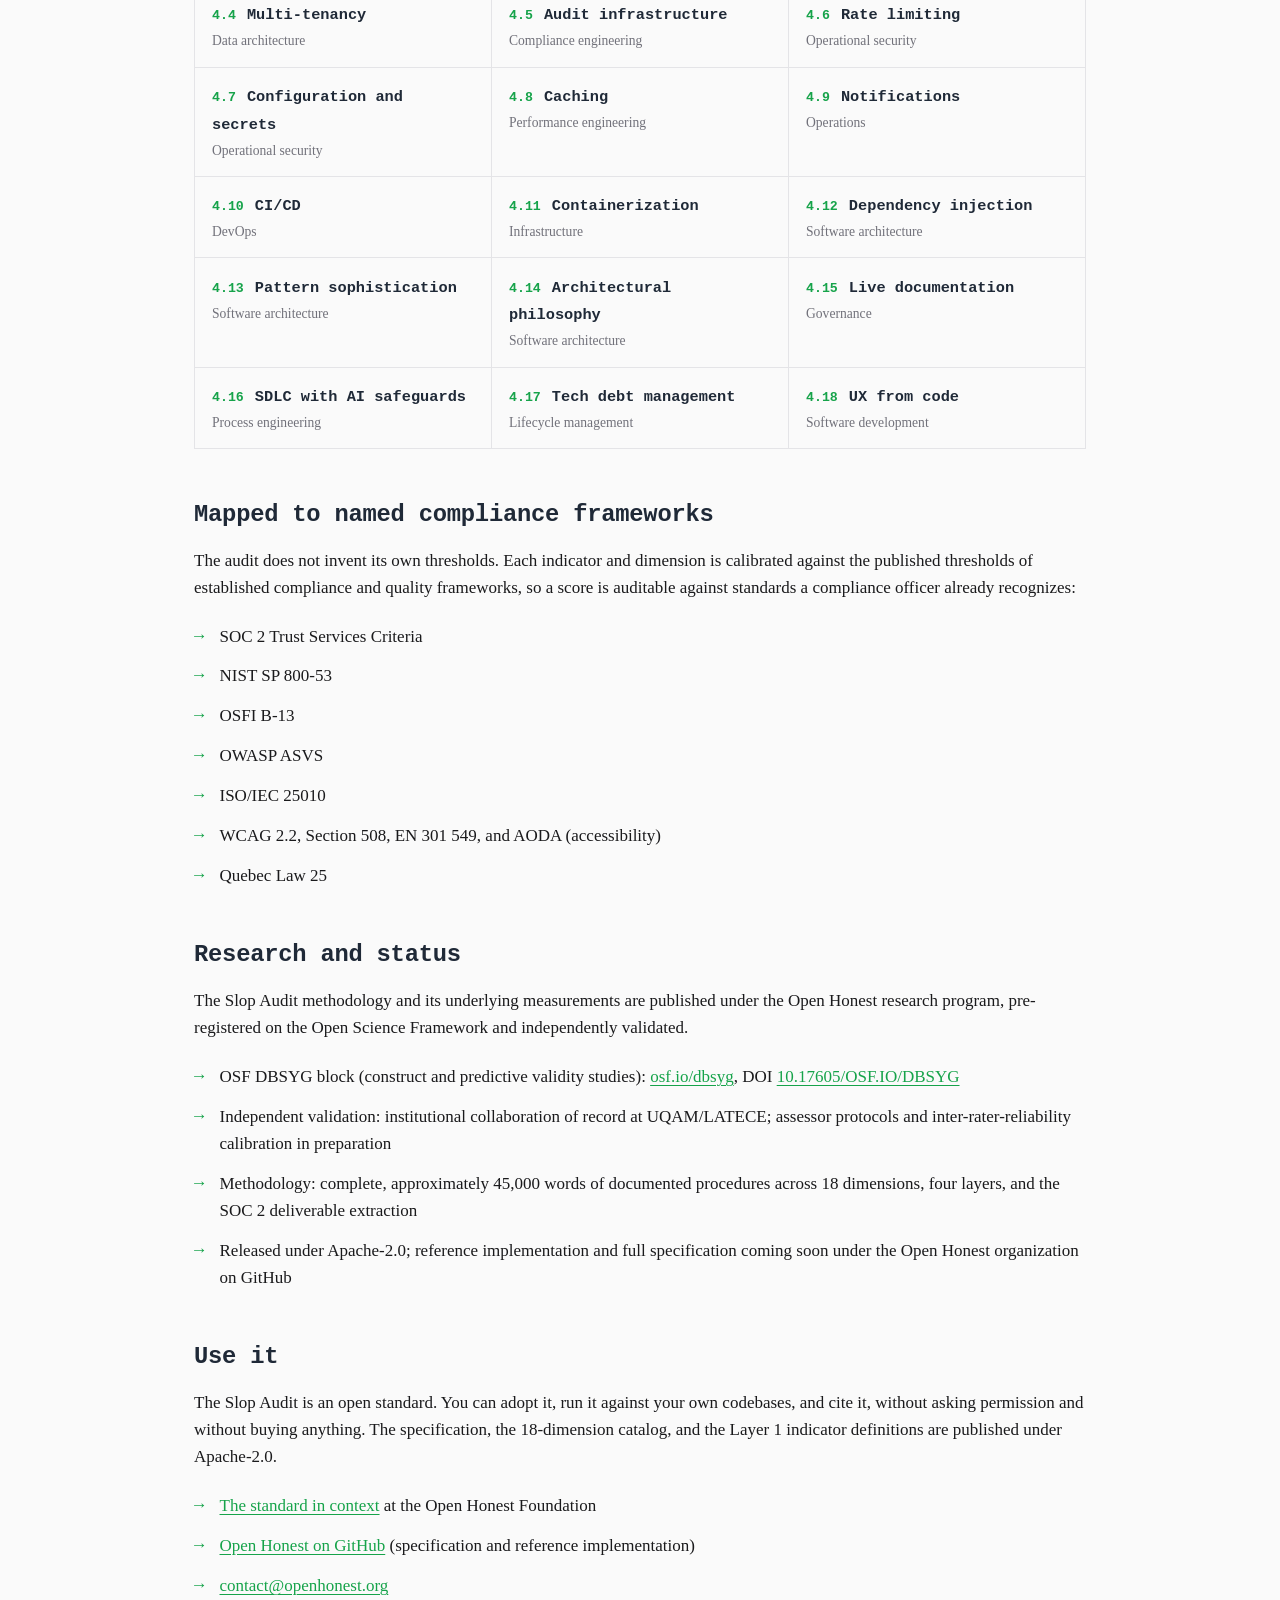
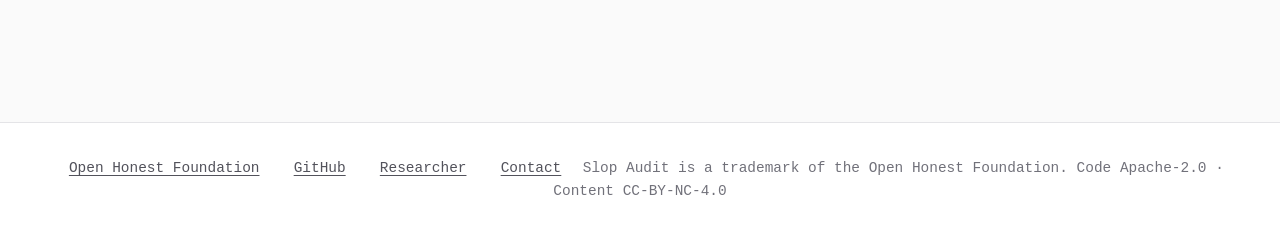
==== commit 0b321e10: "Add the Umbra instrument page New public/umbra.html presents Umbra as the module-scale instrument of" ====
--- a/public/index.html
+++ b/public/index.html
@@ -63,6 +63,7 @@
       <li><a href="#dimensions">Dimensions</a></li>
       <li><a href="#frameworks">Frameworks</a></li>
       <li><a href="#research">Research</a></li>
+      <li><a href="/umbra.html">Umbra</a></li>
     </ul>
   </nav>
 
